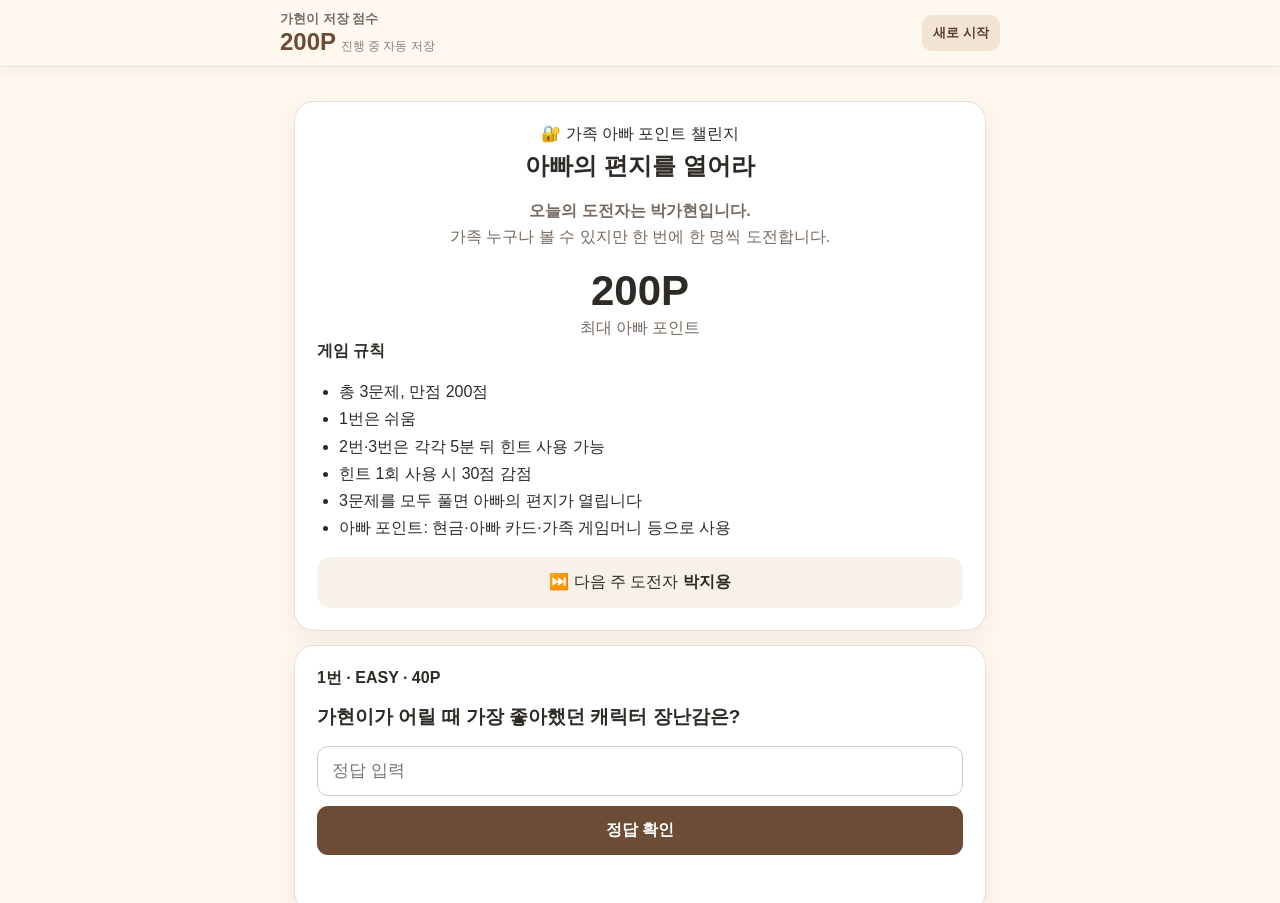
==== family-challenge-gahyun-score.html @ 93280b4c "feat: persist Gahyun challenge score locally" ====
<!doctype html>
<html lang="ko">
<head>
  <meta charset="utf-8">
  <meta name="viewport" content="width=device-width,initial-scale=1,viewport-fit=cover">
  <title>가현이 아빠 포인트 챌린지</title>
  <style>
    *{box-sizing:border-box}
    html,body{margin:0;min-height:100%;background:#fff8ef;font-family:-apple-system,BlinkMacSystemFont,"Apple SD Gothic Neo","Noto Sans KR",sans-serif;color:#2e2a26}
    .status{position:sticky;top:0;z-index:20;background:rgba(255,248,239,.96);backdrop-filter:blur(10px);border-bottom:1px solid #eadfd3;padding:10px 12px;box-shadow:0 4px 14px #5a3b220f}
    .status-inner{max-width:720px;margin:auto;display:flex;align-items:center;gap:10px;justify-content:space-between}
    .score-wrap{display:flex;align-items:baseline;gap:8px;min-width:0}
    .label{font-size:13px;color:#766a61;font-weight:700}
    .saved-score{font-size:24px;font-weight:900;color:#6d4c35;white-space:nowrap}
    .meta{font-size:12px;color:#8b7d72;overflow:hidden;text-overflow:ellipsis;white-space:nowrap}
    .reset{border:0;border-radius:10px;padding:9px 11px;background:#f2e5d6;color:#5b3d2b;font-weight:800;white-space:nowrap}
    iframe{display:block;width:100%;height:calc(100vh - 64px);border:0;background:#fff8ef}
    .done{color:#2e7d32}
  </style>
</head>
<body>
  <div class="status">
    <div class="status-inner">
      <div class="score-wrap">
        <div>
          <div class="label">가현이 저장 점수</div>
          <div><span id="savedScore" class="saved-score">200P</span> <span id="done" class="meta"></span></div>
        </div>
      </div>
      <button id="reset" class="reset" type="button">새로 시작</button>
    </div>
  </div>
  <iframe id="game" src="family-challenge-gahyun.html" title="가현이 가족 아빠 포인트 챌린지"></iframe>

  <script>
    const KEY='toto.gahyun.challenge.v1';
    const frame=document.getElementById('game');
    const savedScore=document.getElementById('savedScore');
    const done=document.getElementById('done');

    function loadState(){
      try{return JSON.parse(localStorage.getItem(KEY))||{score:200,finished:false,updatedAt:null}}
      catch(e){return{score:200,finished:false,updatedAt:null}}
    }
    function saveState(patch={}){
      const next={...loadState(),...patch,updatedAt:new Date().toISOString()};
      localStorage.setItem(KEY,JSON.stringify(next));
      render(next);
      return next;
    }
    function render(state=loadState()){
      savedScore.textContent=(Number.isFinite(Number(state.score))?Number(state.score):200)+'P';
      done.textContent=state.finished?'✓ 최종 점수 저장됨':'진행 중 자동 저장';
      done.className='meta'+(state.finished?' done':'');
    }
    function getFrameScore(doc){
      const el=doc.getElementById('score');
      const n=el?parseInt(el.textContent,10):NaN;
      return Number.isFinite(n)?n:loadState().score;
    }

    render();

    frame.addEventListener('load',()=>{
      const win=frame.contentWindow;
      const doc=frame.contentDocument;
      if(!win||!doc)return;

      const state=loadState();
      try{
        win.eval('s='+Math.max(0,Math.min(200,Number(state.score)||200))+';');
        const scoreEl=doc.getElementById('score');
        const fsEl=doc.getElementById('fs');
        if(scoreEl)scoreEl.textContent=state.score;
        if(fsEl)fsEl.textContent=state.score;
      }catch(e){}

      const originalHint=win.hint;
      if(typeof originalHint==='function'){
        win.hint=function(i){
          originalHint.call(win,i);
          setTimeout(()=>saveState({score:getFrameScore(doc),finished:false}),0);
        };
      }

      const originalFinish=win.finish;
      if(typeof originalFinish==='function'){
        win.finish=function(){
          originalFinish.call(win);
          setTimeout(()=>saveState({score:getFrameScore(doc),finished:true}),0);
        };
      }

      const scoreEl=doc.getElementById('score');
      if(scoreEl){
        new MutationObserver(()=>saveState({score:getFrameScore(doc)})).observe(scoreEl,{childList:true,characterData:true,subtree:true});
      }
    });

    document.getElementById('reset').addEventListener('click',()=>{
      if(!confirm('가현이 점수 기록을 지우고 200점부터 다시 시작할까요?'))return;
      localStorage.removeItem(KEY);
      render();
      frame.src='family-challenge-gahyun.html?reset='+Date.now();
    });
  </script>
</body>
</html>
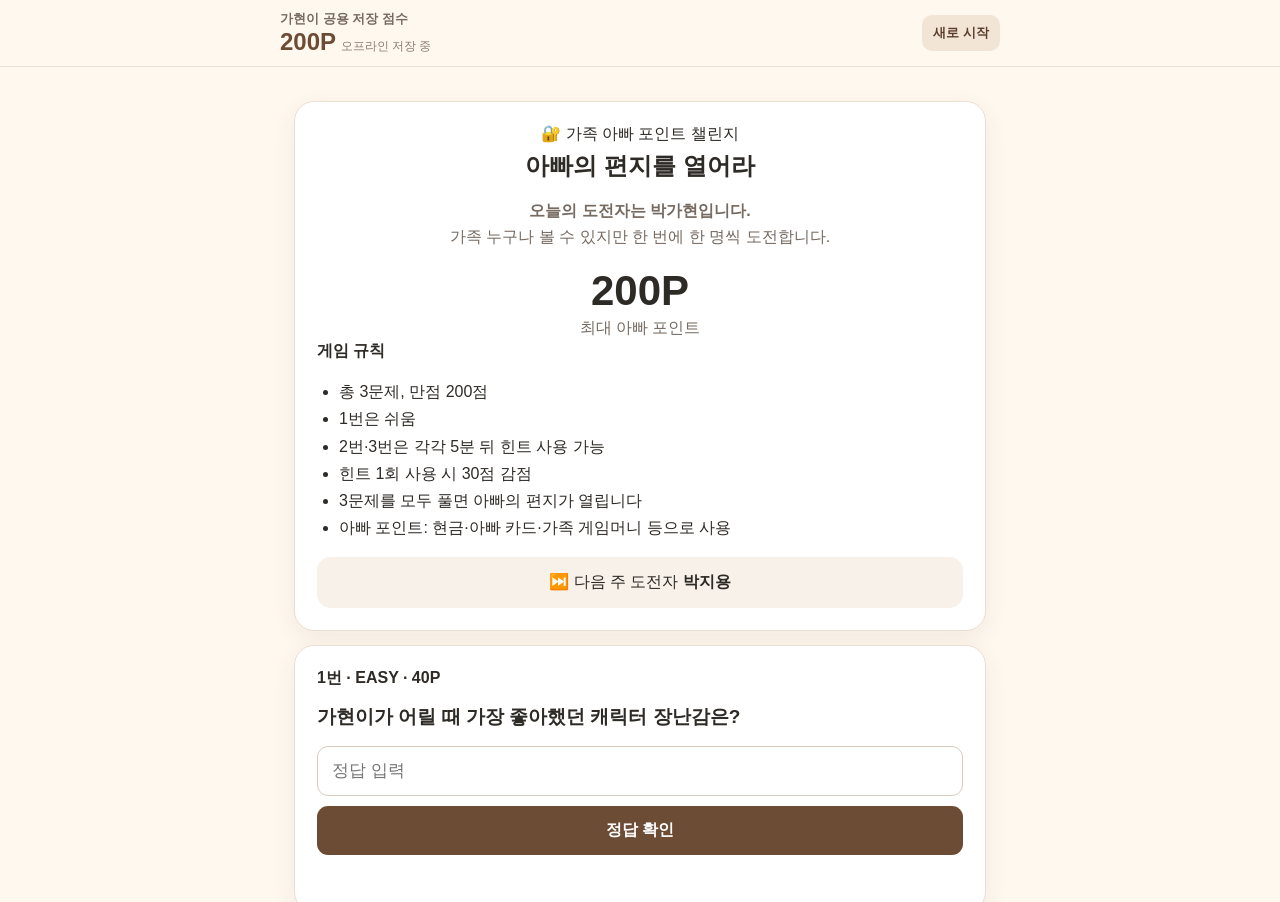
==== commit d52acf1b: "Connect Gahyun challenge score to shared Supabase scoreboard" ====
--- a/family-challenge-gahyun-score.html
+++ b/family-challenge-gahyun-score.html
@@ -1,108 +1,10 @@
 <!doctype html>
-<html lang="ko">
-<head>
-  <meta charset="utf-8">
-  <meta name="viewport" content="width=device-width,initial-scale=1,viewport-fit=cover">
-  <title>가현이 아빠 포인트 챌린지</title>
-  <style>
-    *{box-sizing:border-box}
-    html,body{margin:0;min-height:100%;background:#fff8ef;font-family:-apple-system,BlinkMacSystemFont,"Apple SD Gothic Neo","Noto Sans KR",sans-serif;color:#2e2a26}
-    .status{position:sticky;top:0;z-index:20;background:rgba(255,248,239,.96);backdrop-filter:blur(10px);border-bottom:1px solid #eadfd3;padding:10px 12px;box-shadow:0 4px 14px #5a3b220f}
-    .status-inner{max-width:720px;margin:auto;display:flex;align-items:center;gap:10px;justify-content:space-between}
-    .score-wrap{display:flex;align-items:baseline;gap:8px;min-width:0}
-    .label{font-size:13px;color:#766a61;font-weight:700}
-    .saved-score{font-size:24px;font-weight:900;color:#6d4c35;white-space:nowrap}
-    .meta{font-size:12px;color:#8b7d72;overflow:hidden;text-overflow:ellipsis;white-space:nowrap}
-    .reset{border:0;border-radius:10px;padding:9px 11px;background:#f2e5d6;color:#5b3d2b;font-weight:800;white-space:nowrap}
-    iframe{display:block;width:100%;height:calc(100vh - 64px);border:0;background:#fff8ef}
-    .done{color:#2e7d32}
-  </style>
-</head>
-<body>
-  <div class="status">
-    <div class="status-inner">
-      <div class="score-wrap">
-        <div>
-          <div class="label">가현이 저장 점수</div>
-          <div><span id="savedScore" class="saved-score">200P</span> <span id="done" class="meta"></span></div>
-        </div>
-      </div>
-      <button id="reset" class="reset" type="button">새로 시작</button>
-    </div>
-  </div>
-  <iframe id="game" src="family-challenge-gahyun.html" title="가현이 가족 아빠 포인트 챌린지"></iframe>
-
-  <script>
-    const KEY='toto.gahyun.challenge.v1';
-    const frame=document.getElementById('game');
-    const savedScore=document.getElementById('savedScore');
-    const done=document.getElementById('done');
-
-    function loadState(){
-      try{return JSON.parse(localStorage.getItem(KEY))||{score:200,finished:false,updatedAt:null}}
-      catch(e){return{score:200,finished:false,updatedAt:null}}
-    }
-    function saveState(patch={}){
-      const next={...loadState(),...patch,updatedAt:new Date().toISOString()};
-      localStorage.setItem(KEY,JSON.stringify(next));
-      render(next);
-      return next;
-    }
-    function render(state=loadState()){
-      savedScore.textContent=(Number.isFinite(Number(state.score))?Number(state.score):200)+'P';
-      done.textContent=state.finished?'✓ 최종 점수 저장됨':'진행 중 자동 저장';
-      done.className='meta'+(state.finished?' done':'');
-    }
-    function getFrameScore(doc){
-      const el=doc.getElementById('score');
-      const n=el?parseInt(el.textContent,10):NaN;
-      return Number.isFinite(n)?n:loadState().score;
-    }
-
-    render();
-
-    frame.addEventListener('load',()=>{
-      const win=frame.contentWindow;
-      const doc=frame.contentDocument;
-      if(!win||!doc)return;
-
-      const state=loadState();
-      try{
-        win.eval('s='+Math.max(0,Math.min(200,Number(state.score)||200))+';');
-        const scoreEl=doc.getElementById('score');
-        const fsEl=doc.getElementById('fs');
-        if(scoreEl)scoreEl.textContent=state.score;
-        if(fsEl)fsEl.textContent=state.score;
-      }catch(e){}
-
-      const originalHint=win.hint;
-      if(typeof originalHint==='function'){
-        win.hint=function(i){
-          originalHint.call(win,i);
-          setTimeout(()=>saveState({score:getFrameScore(doc),finished:false}),0);
-        };
-      }
-
-      const originalFinish=win.finish;
-      if(typeof originalFinish==='function'){
-        win.finish=function(){
-          originalFinish.call(win);
-          setTimeout(()=>saveState({score:getFrameScore(doc),finished:true}),0);
-        };
-      }
-
-      const scoreEl=doc.getElementById('score');
-      if(scoreEl){
-        new MutationObserver(()=>saveState({score:getFrameScore(doc)})).observe(scoreEl,{childList:true,characterData:true,subtree:true});
-      }
-    });
-
-    document.getElementById('reset').addEventListener('click',()=>{
-      if(!confirm('가현이 점수 기록을 지우고 200점부터 다시 시작할까요?'))return;
-      localStorage.removeItem(KEY);
-      render();
-      frame.src='family-challenge-gahyun.html?reset='+Date.now();
-    });
-  </script>
-</body>
-</html>
+<html lang="ko"><head><meta charset="utf-8"><meta name="viewport" content="width=device-width,initial-scale=1"><title>가현이 아빠 포인트 챌린지</title><style>*{box-sizing:border-box}html,body{margin:0;min-height:100%;background:#fff8ef;font-family:-apple-system,BlinkMacSystemFont,"Apple SD Gothic Neo","Noto Sans KR",sans-serif;color:#2e2a26}.status{position:sticky;top:0;z-index:20;background:#fff8eff5;border-bottom:1px solid #eadfd3;padding:10px 12px}.in{max-width:720px;margin:auto;display:flex;align-items:center;justify-content:space-between;gap:10px}.label{font-size:13px;color:#766a61;font-weight:700}.score{font-size:24px;font-weight:900;color:#6d4c35}.meta{font-size:12px;color:#8b7d72}.ok{color:#2e7d32}.reset{border:0;border-radius:10px;padding:9px 11px;background:#f2e5d6;color:#5b3d2b;font-weight:800}iframe{display:block;width:100%;height:calc(100vh - 65px);border:0}</style></head><body><div class="status"><div class="in"><div><div class="label">가현이 공용 저장 점수</div><span id="savedScore" class="score">200P</span> <span id="sync" class="meta">연결 중…</span></div><button id="reset" class="reset">새로 시작</button></div></div><iframe id="game" src="family-challenge-gahyun.html" title="가현이 챌린지"></iframe><script>
+const URL='https://xpvffvecdjwkldohuuyl.supabase.co';const KEY='sb_publishable_QWptpKPoqMPtNzYGU_VHDQ_OhPhd8Ca';const PLAYER='박가현';const LOCAL='toto.gahyun.challenge.v2';const frame=document.getElementById('game'),scoreOut=document.getElementById('savedScore'),sync=document.getElementById('sync');
+function local(){try{return JSON.parse(localStorage.getItem(LOCAL))||{score:200,finished:false,hints_used:0}}catch(e){return{score:200,finished:false,hints_used:0}}}function render(x){scoreOut.textContent=(x.score??200)+'P';sync.textContent=x.finished?'✓ 최종 점수 공용 저장됨':'✓ 공용 점수판 자동 저장';sync.className='meta ok'}
+async function cloudRead(){try{let r=await fetch(URL+'/rest/v1/family_challenge_scores?player=eq.'+encodeURIComponent(PLAYER)+'&select=*',{headers:{apikey:KEY}}),a=await r.json();if(a[0]){localStorage.setItem(LOCAL,JSON.stringify(a[0]));render(a[0]);return a[0]}}catch(e){}sync.textContent='오프라인 저장 중';return local()}
+async function cloudSave(p){let x={...local(),...p,player:PLAYER,updated_at:new Date().toISOString()};localStorage.setItem(LOCAL,JSON.stringify(x));render(x);try{let r=await fetch(URL+'/rest/v1/family_challenge_scores?on_conflict=player',{method:'POST',headers:{apikey:KEY,'Content-Type':'application/json',Prefer:'resolution=merge-duplicates'},body:JSON.stringify(x)});if(!r.ok)throw 0;sync.textContent=x.finished?'✓ 최종 점수 공용 저장됨':'✓ 공용 점수판 자동 저장'}catch(e){sync.textContent='기기 저장됨 · 공용 동기화 재시도 필요'}return x}
+function getScore(doc){let n=parseInt(doc.getElementById('score')?.textContent,10);return Number.isFinite(n)?n:local().score}
+(async()=>{let state=await cloudRead();frame.addEventListener('load',()=>{let w=frame.contentWindow,d=frame.contentDocument;if(!w||!d)return;try{w.eval('s='+Math.max(0,Math.min(200,Number(state.score)||200))+';');d.getElementById('score').textContent=state.score;d.getElementById('fs').textContent=state.score}catch(e){}let oh=w.hint;if(typeof oh==='function')w.hint=function(i){oh.call(w,i);setTimeout(()=>cloudSave({score:getScore(d),hints_used:(local().hints_used||0)+1,finished:false}),0)};let of=w.finish;if(typeof of==='function')w.finish=function(){of.call(w);setTimeout(()=>cloudSave({score:getScore(d),finished:true}),0)};let se=d.getElementById('score');if(se)new MutationObserver(()=>cloudSave({score:getScore(d)})).observe(se,{childList:true,subtree:true,characterData:true})})})();
+document.getElementById('reset').onclick=async()=>{if(!confirm('가현이 점수를 200점으로 초기화할까요?'))return;await cloudSave({score:200,finished:false,hints_used:0});frame.src='family-challenge-gahyun.html?reset='+Date.now()};
+</script></body></html>
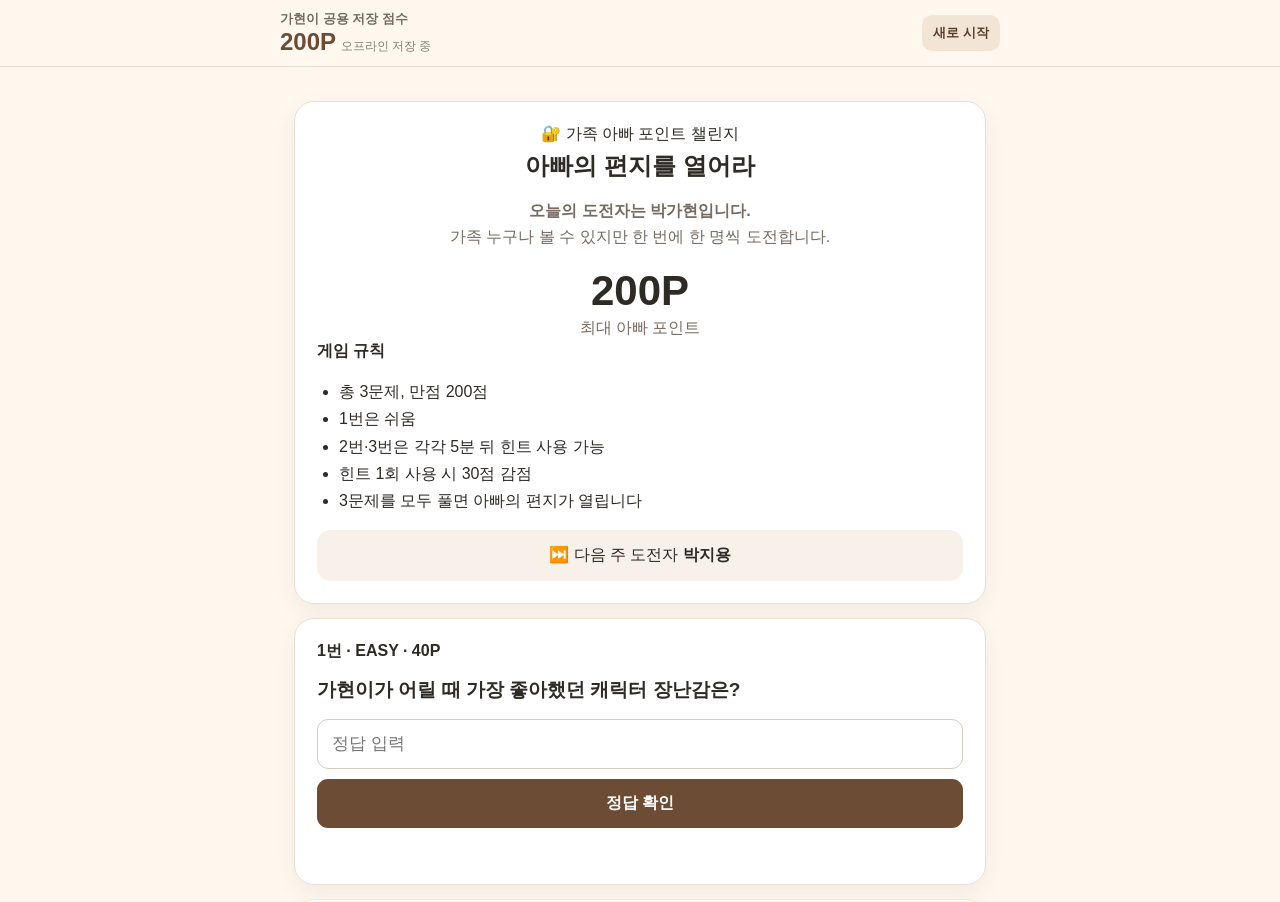
==== commit 04b30bab: "Load fixed Gahyun game letter version" ====
--- a/family-challenge-gahyun-score.html
+++ b/family-challenge-gahyun-score.html
@@ -1,10 +1,10 @@
 <!doctype html>
-<html lang="ko"><head><meta charset="utf-8"><meta name="viewport" content="width=device-width,initial-scale=1"><title>가현이 아빠 포인트 챌린지</title><style>*{box-sizing:border-box}html,body{margin:0;min-height:100%;background:#fff8ef;font-family:-apple-system,BlinkMacSystemFont,"Apple SD Gothic Neo","Noto Sans KR",sans-serif;color:#2e2a26}.status{position:sticky;top:0;z-index:20;background:#fff8eff5;border-bottom:1px solid #eadfd3;padding:10px 12px}.in{max-width:720px;margin:auto;display:flex;align-items:center;justify-content:space-between;gap:10px}.label{font-size:13px;color:#766a61;font-weight:700}.score{font-size:24px;font-weight:900;color:#6d4c35}.meta{font-size:12px;color:#8b7d72}.ok{color:#2e7d32}.reset{border:0;border-radius:10px;padding:9px 11px;background:#f2e5d6;color:#5b3d2b;font-weight:800}iframe{display:block;width:100%;height:calc(100vh - 65px);border:0}</style></head><body><div class="status"><div class="in"><div><div class="label">가현이 공용 저장 점수</div><span id="savedScore" class="score">200P</span> <span id="sync" class="meta">연결 중…</span></div><button id="reset" class="reset">새로 시작</button></div></div><iframe id="game" src="family-challenge-gahyun.html" title="가현이 챌린지"></iframe><script>
+<html lang="ko"><head><meta charset="utf-8"><meta name="viewport" content="width=device-width,initial-scale=1"><title>가현이 아빠 포인트 챌린지</title><style>*{box-sizing:border-box}html,body{margin:0;min-height:100%;background:#fff8ef;font-family:-apple-system,BlinkMacSystemFont,"Apple SD Gothic Neo","Noto Sans KR",sans-serif;color:#2e2a26}.status{position:sticky;top:0;z-index:20;background:#fff8eff5;border-bottom:1px solid #eadfd3;padding:10px 12px}.in{max-width:720px;margin:auto;display:flex;align-items:center;justify-content:space-between;gap:10px}.label{font-size:13px;color:#766a61;font-weight:700}.score{font-size:24px;font-weight:900;color:#6d4c35}.meta{font-size:12px;color:#8b7d72}.ok{color:#2e7d32}.reset{border:0;border-radius:10px;padding:9px 11px;background:#f2e5d6;color:#5b3d2b;font-weight:800}iframe{display:block;width:100%;height:calc(100vh - 65px);border:0}</style></head><body><div class="status"><div class="in"><div><div class="label">가현이 공용 저장 점수</div><span id="savedScore" class="score">200P</span> <span id="sync" class="meta">연결 중…</span></div><button id="reset" class="reset">새로 시작</button></div></div><iframe id="game" src="family-challenge-gahyun.html?v=letter3" title="가현이 챌린지"></iframe><script>
 const URL='https://xpvffvecdjwkldohuuyl.supabase.co';const KEY='sb_publishable_QWptpKPoqMPtNzYGU_VHDQ_OhPhd8Ca';const PLAYER='박가현';const LOCAL='toto.gahyun.challenge.v2';const frame=document.getElementById('game'),scoreOut=document.getElementById('savedScore'),sync=document.getElementById('sync');
 function local(){try{return JSON.parse(localStorage.getItem(LOCAL))||{score:200,finished:false,hints_used:0}}catch(e){return{score:200,finished:false,hints_used:0}}}function render(x){scoreOut.textContent=(x.score??200)+'P';sync.textContent=x.finished?'✓ 최종 점수 공용 저장됨':'✓ 공용 점수판 자동 저장';sync.className='meta ok'}
 async function cloudRead(){try{let r=await fetch(URL+'/rest/v1/family_challenge_scores?player=eq.'+encodeURIComponent(PLAYER)+'&select=*',{headers:{apikey:KEY}}),a=await r.json();if(a[0]){localStorage.setItem(LOCAL,JSON.stringify(a[0]));render(a[0]);return a[0]}}catch(e){}sync.textContent='오프라인 저장 중';return local()}
 async function cloudSave(p){let x={...local(),...p,player:PLAYER,updated_at:new Date().toISOString()};localStorage.setItem(LOCAL,JSON.stringify(x));render(x);try{let r=await fetch(URL+'/rest/v1/family_challenge_scores?on_conflict=player',{method:'POST',headers:{apikey:KEY,'Content-Type':'application/json',Prefer:'resolution=merge-duplicates'},body:JSON.stringify(x)});if(!r.ok)throw 0;sync.textContent=x.finished?'✓ 최종 점수 공용 저장됨':'✓ 공용 점수판 자동 저장'}catch(e){sync.textContent='기기 저장됨 · 공용 동기화 재시도 필요'}return x}
 function getScore(doc){let n=parseInt(doc.getElementById('score')?.textContent,10);return Number.isFinite(n)?n:local().score}
 (async()=>{let state=await cloudRead();frame.addEventListener('load',()=>{let w=frame.contentWindow,d=frame.contentDocument;if(!w||!d)return;try{w.eval('s='+Math.max(0,Math.min(200,Number(state.score)||200))+';');d.getElementById('score').textContent=state.score;d.getElementById('fs').textContent=state.score}catch(e){}let oh=w.hint;if(typeof oh==='function')w.hint=function(i){oh.call(w,i);setTimeout(()=>cloudSave({score:getScore(d),hints_used:(local().hints_used||0)+1,finished:false}),0)};let of=w.finish;if(typeof of==='function')w.finish=function(){of.call(w);setTimeout(()=>cloudSave({score:getScore(d),finished:true}),0)};let se=d.getElementById('score');if(se)new MutationObserver(()=>cloudSave({score:getScore(d)})).observe(se,{childList:true,subtree:true,characterData:true})})})();
-document.getElementById('reset').onclick=async()=>{if(!confirm('가현이 점수를 200점으로 초기화할까요?'))return;await cloudSave({score:200,finished:false,hints_used:0});frame.src='family-challenge-gahyun.html?reset='+Date.now()};
+document.getElementById('reset').onclick=async()=>{if(!confirm('가현이 점수를 200점으로 초기화할까요?'))return;await cloudSave({score:200,finished:false,hints_used:0});frame.src='family-challenge-gahyun.html?v=letter3&reset='+Date.now()};
 </script></body></html>
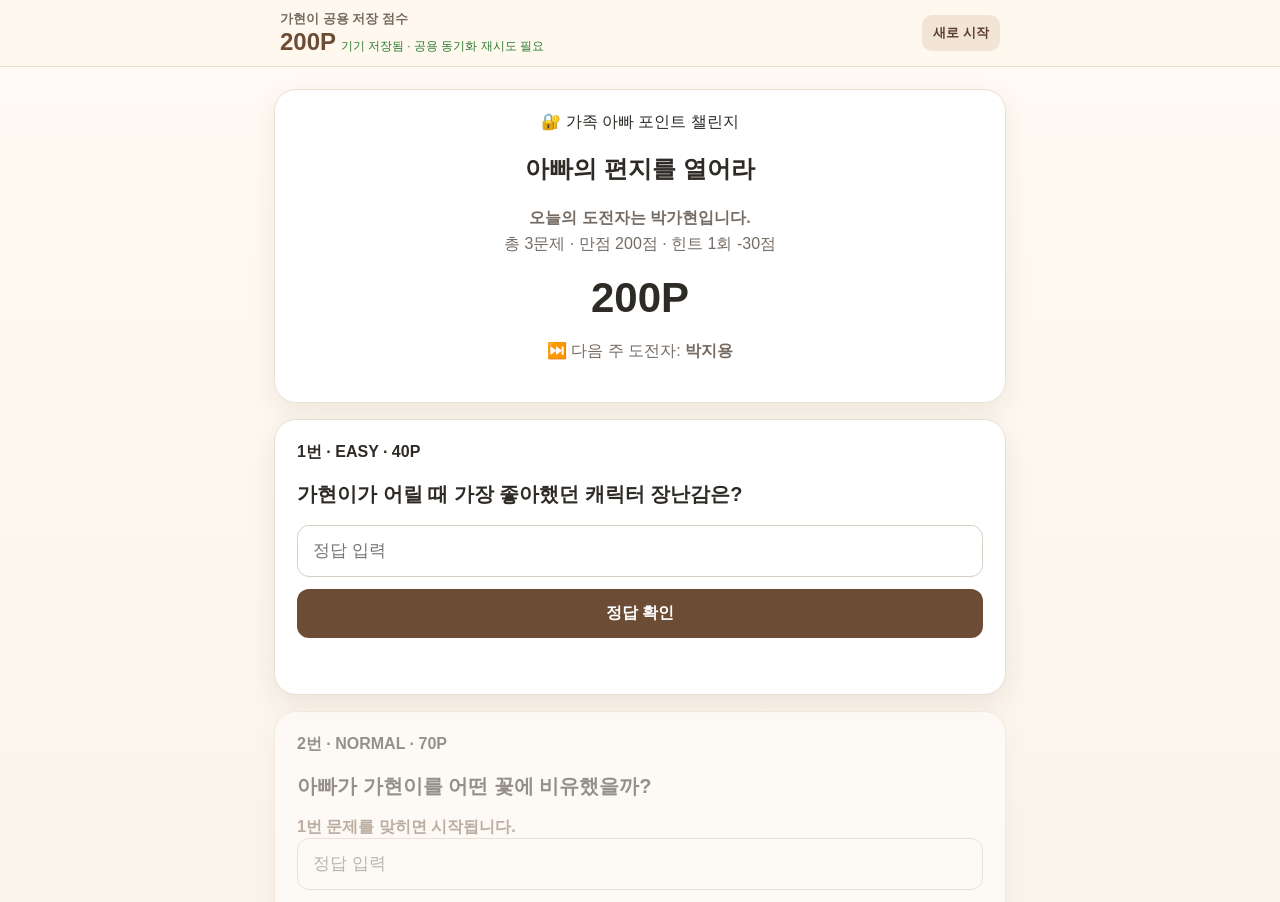
==== commit 64d7b542: "Use clean Gahyun challenge and message-based score sync" ====
--- a/family-challenge-gahyun-score.html
+++ b/family-challenge-gahyun-score.html
@@ -1,10 +1 @@
-<!doctype html>
-<html lang="ko"><head><meta charset="utf-8"><meta name="viewport" content="width=device-width,initial-scale=1"><title>가현이 아빠 포인트 챌린지</title><style>*{box-sizing:border-box}html,body{margin:0;min-height:100%;background:#fff8ef;font-family:-apple-system,BlinkMacSystemFont,"Apple SD Gothic Neo","Noto Sans KR",sans-serif;color:#2e2a26}.status{position:sticky;top:0;z-index:20;background:#fff8eff5;border-bottom:1px solid #eadfd3;padding:10px 12px}.in{max-width:720px;margin:auto;display:flex;align-items:center;justify-content:space-between;gap:10px}.label{font-size:13px;color:#766a61;font-weight:700}.score{font-size:24px;font-weight:900;color:#6d4c35}.meta{font-size:12px;color:#8b7d72}.ok{color:#2e7d32}.reset{border:0;border-radius:10px;padding:9px 11px;background:#f2e5d6;color:#5b3d2b;font-weight:800}iframe{display:block;width:100%;height:calc(100vh - 65px);border:0}</style></head><body><div class="status"><div class="in"><div><div class="label">가현이 공용 저장 점수</div><span id="savedScore" class="score">200P</span> <span id="sync" class="meta">연결 중…</span></div><button id="reset" class="reset">새로 시작</button></div></div><iframe id="game" src="family-challenge-gahyun.html?v=letter3" title="가현이 챌린지"></iframe><script>
-const URL='https://xpvffvecdjwkldohuuyl.supabase.co';const KEY='sb_publishable_QWptpKPoqMPtNzYGU_VHDQ_OhPhd8Ca';const PLAYER='박가현';const LOCAL='toto.gahyun.challenge.v2';const frame=document.getElementById('game'),scoreOut=document.getElementById('savedScore'),sync=document.getElementById('sync');
-function local(){try{return JSON.parse(localStorage.getItem(LOCAL))||{score:200,finished:false,hints_used:0}}catch(e){return{score:200,finished:false,hints_used:0}}}function render(x){scoreOut.textContent=(x.score??200)+'P';sync.textContent=x.finished?'✓ 최종 점수 공용 저장됨':'✓ 공용 점수판 자동 저장';sync.className='meta ok'}
-async function cloudRead(){try{let r=await fetch(URL+'/rest/v1/family_challenge_scores?player=eq.'+encodeURIComponent(PLAYER)+'&select=*',{headers:{apikey:KEY}}),a=await r.json();if(a[0]){localStorage.setItem(LOCAL,JSON.stringify(a[0]));render(a[0]);return a[0]}}catch(e){}sync.textContent='오프라인 저장 중';return local()}
-async function cloudSave(p){let x={...local(),...p,player:PLAYER,updated_at:new Date().toISOString()};localStorage.setItem(LOCAL,JSON.stringify(x));render(x);try{let r=await fetch(URL+'/rest/v1/family_challenge_scores?on_conflict=player',{method:'POST',headers:{apikey:KEY,'Content-Type':'application/json',Prefer:'resolution=merge-duplicates'},body:JSON.stringify(x)});if(!r.ok)throw 0;sync.textContent=x.finished?'✓ 최종 점수 공용 저장됨':'✓ 공용 점수판 자동 저장'}catch(e){sync.textContent='기기 저장됨 · 공용 동기화 재시도 필요'}return x}
-function getScore(doc){let n=parseInt(doc.getElementById('score')?.textContent,10);return Number.isFinite(n)?n:local().score}
-(async()=>{let state=await cloudRead();frame.addEventListener('load',()=>{let w=frame.contentWindow,d=frame.contentDocument;if(!w||!d)return;try{w.eval('s='+Math.max(0,Math.min(200,Number(state.score)||200))+';');d.getElementById('score').textContent=state.score;d.getElementById('fs').textContent=state.score}catch(e){}let oh=w.hint;if(typeof oh==='function')w.hint=function(i){oh.call(w,i);setTimeout(()=>cloudSave({score:getScore(d),hints_used:(local().hints_used||0)+1,finished:false}),0)};let of=w.finish;if(typeof of==='function')w.finish=function(){of.call(w);setTimeout(()=>cloudSave({score:getScore(d),finished:true}),0)};let se=d.getElementById('score');if(se)new MutationObserver(()=>cloudSave({score:getScore(d)})).observe(se,{childList:true,subtree:true,characterData:true})})})();
-document.getElementById('reset').onclick=async()=>{if(!confirm('가현이 점수를 200점으로 초기화할까요?'))return;await cloudSave({score:200,finished:false,hints_used:0});frame.src='family-challenge-gahyun.html?v=letter3&reset='+Date.now()};
-</script></body></html>+<!doctype html><html lang="ko"><head><meta charset="utf-8"><meta name="viewport" content="width=device-width,initial-scale=1"><title>가현이 아빠 포인트 챌린지</title><style>*{box-sizing:border-box}html,body{margin:0;min-height:100%;background:#fff8ef;font-family:-apple-system,BlinkMacSystemFont,"Apple SD Gothic Neo","Noto Sans KR",sans-serif;color:#2e2a26}.status{position:sticky;top:0;z-index:20;background:#fff8eff5;border-bottom:1px solid #eadfd3;padding:10px 12px}.in{max-width:720px;margin:auto;display:flex;align-items:center;justify-content:space-between;gap:10px}.label{font-size:13px;color:#766a61;font-weight:700}.score{font-size:24px;font-weight:900;color:#6d4c35}.meta{font-size:12px;color:#8b7d72}.ok{color:#2e7d32}.reset{border:0;border-radius:10px;padding:9px 11px;background:#f2e5d6;color:#5b3d2b;font-weight:800}iframe{display:block;width:100%;height:calc(100vh - 65px);border:0}</style></head><body><div class="status"><div class="in"><div><div class="label">가현이 공용 저장 점수</div><span id="savedScore" class="score">200P</span> <span id="sync" class="meta">연결 중…</span></div><button id="reset" class="reset">새로 시작</button></div></div><iframe id="game" src="family-challenge-gahyun-clean.html?v=clean1" title="가현이 챌린지"></iframe><script>const URL='https://xpvffvecdjwkldohuuyl.supabase.co';const KEY='sb_publishable_QWptpKPoqMPtNzYGU_VHDQ_OhPhd8Ca';const PLAYER='박가현';const LOCAL='toto.gahyun.challenge.v2';const frame=document.getElementById('game'),scoreOut=document.getElementById('savedScore'),sync=document.getElementById('sync');function local(){try{return JSON.parse(localStorage.getItem(LOCAL))||{score:200,finished:false,hints_used:0}}catch(e){return{score:200,finished:false,hints_used:0}}}function render(x){scoreOut.textContent=(x.score??200)+'P';sync.textContent=x.finished?'✓ 최종 점수 공용 저장됨':'✓ 공용 점수판 자동 저장';sync.className='meta ok'}async function cloudRead(){try{let r=await fetch(URL+'/rest/v1/family_challenge_scores?player=eq.'+encodeURIComponent(PLAYER)+'&select=*',{headers:{apikey:KEY}}),a=await r.json();if(a[0]){localStorage.setItem(LOCAL,JSON.stringify(a[0]));render(a[0]);return a[0]}}catch(e){}sync.textContent='오프라인 저장 중';return local()}async function cloudSave(p){let x={...local(),...p,player:PLAYER,updated_at:new Date().toISOString()};localStorage.setItem(LOCAL,JSON.stringify(x));render(x);try{let r=await fetch(URL+'/rest/v1/family_challenge_scores?on_conflict=player',{method:'POST',headers:{apikey:KEY,'Content-Type':'application/json',Prefer:'resolution=merge-duplicates'},body:JSON.stringify(x)});if(!r.ok)throw 0}catch(e){sync.textContent='기기 저장됨 · 공용 동기화 재시도 필요'}return x}(async()=>{await cloudRead()})();window.addEventListener('message',e=>{if(e.source!==frame.contentWindow||!e.data||e.data.type!=='gahyun-score')return;cloudSave({score:e.data.score,finished:!!e.data.finished,hints_used:e.data.hints_used||0})});document.getElementById('reset').onclick=async()=>{if(!confirm('가현이 점수를 200점으로 초기화할까요?'))return;await cloudSave({score:200,finished:false,hints_used:0});frame.src='family-challenge-gahyun-clean.html?v=clean1&reset='+Date.now()};</script></body></html>
